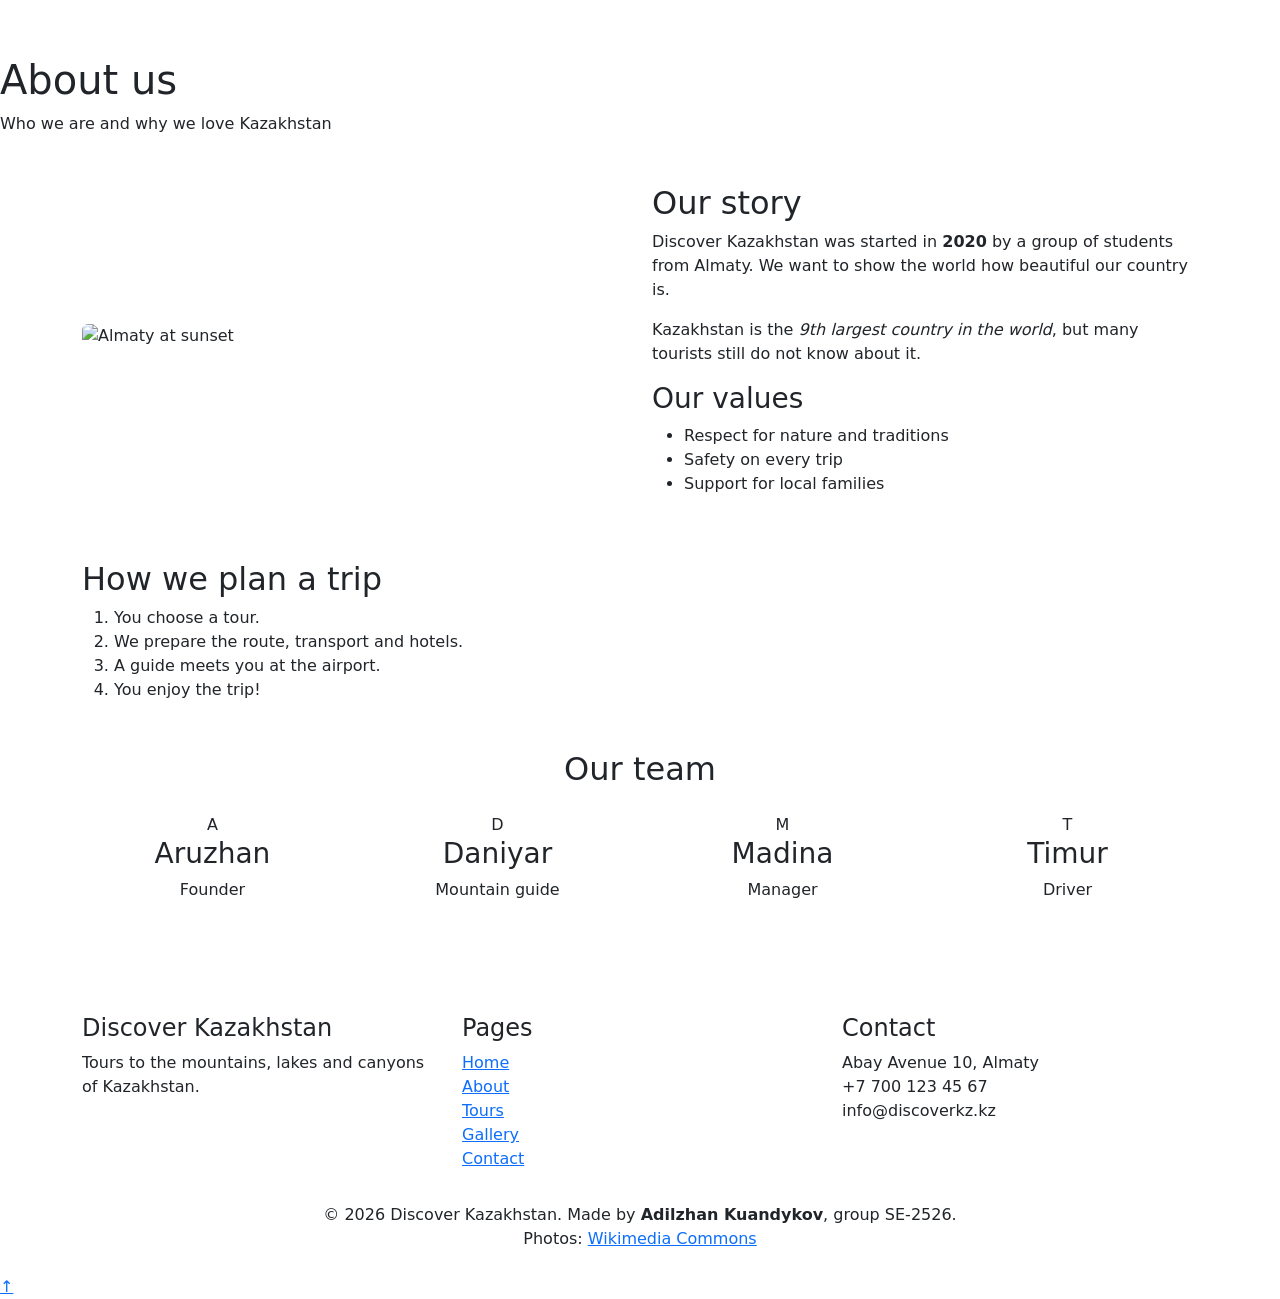
==== about.html @ ef8a3b00 "Add author name and group SE-2526 to footer" ====
<!DOCTYPE html>
<html lang="en">
<head>
    <meta charset="UTF-8">
    <meta name="viewport" content="width=device-width, initial-scale=1.0">
    <title>About - Discover Kazakhstan</title>

    <!-- Bootstrap CSS -->
    <link rel="stylesheet" href="https://cdn.jsdelivr.net/npm/bootstrap@5.3.3/dist/css/bootstrap.min.css">
    <!-- Google Font: Poppins -->
    <link rel="stylesheet" href="https://fonts.googleapis.com/css2?family=Poppins:wght@400;600;700&display=swap">
    <!-- My styles -->
    <link rel="stylesheet" href="css/style.css">
</head>
<body>

    <!-- Navigation bar -->
    <header>
        <nav class="navbar navbar-expand-lg navbar-dark" id="main-nav">
            <div class="container">
                <a class="navbar-brand" href="index.html">Discover <span>Kazakhstan</span></a>
                <button class="navbar-toggler" type="button" data-bs-toggle="collapse" data-bs-target="#menu">
                    <span class="navbar-toggler-icon"></span>
                </button>
                <div class="collapse navbar-collapse" id="menu">
                    <ul class="navbar-nav ms-auto">
                    <li class="nav-item"><a class="nav-link" href="index.html">Home</a></li>
                    <li class="nav-item"><a class="nav-link active" href="about.html">About</a></li>
                    <li class="nav-item"><a class="nav-link" href="tours.html">Tours</a></li>
                    <li class="nav-item"><a class="nav-link" href="gallery.html">Gallery</a></li>
                    <li class="nav-item"><a class="nav-link" href="contact.html">Contact</a></li>
                    </ul>
                </div>
            </div>
        </nav>
    </header>

    <!-- Main content -->
    <main>
        <section class="page-header">
            <h1>About us</h1>
            <p>Who we are and why we love Kazakhstan</p>
        </section>

        <!-- Our story -->
        <section class="container my-5">
            <div class="row align-items-center">
                <div class="col-lg-6 mb-4">
                    <img src="images/almaty.jpg" alt="Almaty at sunset" class="rounded">
                </div>
                <div class="col-lg-6">
                    <h2>Our story</h2>
                    <p>
                        Discover Kazakhstan was started in <strong>2020</strong> by a group of students from Almaty.
                        We want to show the world how beautiful our country is.
                    </p>
                    <p>
                        Kazakhstan is the <em>9th largest country in the world</em>, but many tourists
                        still do not know about it.
                    </p>
                    <h3>Our values</h3>
                    <ul>
                        <li>Respect for nature and traditions</li>
                        <li>Safety on every trip</li>
                        <li>Support for local families</li>
                    </ul>
                </div>
            </div>
        </section>

        <!-- Steps -->
        <section class="container my-5">
            <h2>How we plan a trip</h2>
            <ol>
                <li>You choose a tour.</li>
                <li>We prepare the route, transport and hotels.</li>
                <li>A guide meets you at the airport.</li>
                <li>You enjoy the trip!</li>
            </ol>
        </section>

        <!-- Team -->
        <section class="container my-5">
            <h2 class="text-center mb-4">Our team</h2>
            <div class="row text-center">
                <div class="col-6 col-lg-3 mb-4">
                    <div class="avatar">A</div>
                    <h3 class="team-name">Aruzhan</h3>
                    <p>Founder</p>
                </div>
                <div class="col-6 col-lg-3 mb-4">
                    <div class="avatar">D</div>
                    <h3 class="team-name">Daniyar</h3>
                    <p>Mountain guide</p>
                </div>
                <div class="col-6 col-lg-3 mb-4">
                    <div class="avatar">M</div>
                    <h3 class="team-name">Madina</h3>
                    <p>Manager</p>
                </div>
                <div class="col-6 col-lg-3 mb-4">
                    <div class="avatar">T</div>
                    <h3 class="team-name">Timur</h3>
                    <p>Driver</p>
                </div>
            </div>
        </section>
    </main>

    <!-- Footer -->
    <footer class="py-4 mt-5">
        <div class="container">
            <div class="row">
                <div class="col-md-4">
                    <h4>Discover Kazakhstan</h4>
                    <p>Tours to the mountains, lakes and canyons of Kazakhstan.</p>
                </div>
                <div class="col-md-4">
                    <h4>Pages</h4>
                    <ul class="list-unstyled">
                        <li><a href="index.html">Home</a></li>
                        <li><a href="about.html">About</a></li>
                        <li><a href="tours.html">Tours</a></li>
                        <li><a href="gallery.html">Gallery</a></li>
                        <li><a href="contact.html">Contact</a></li>
                    </ul>
                </div>
                <div class="col-md-4">
                    <h4>Contact</h4>
                    <p>
                        Abay Avenue 10, Almaty<br>
                        +7 700 123 45 67<br>
                        info@discoverkz.kz
                    </p>
                </div>
            </div>
            <p class="text-center mt-3 mb-0">
                © 2026 Discover Kazakhstan. Made by <strong>Adilzhan Kuandykov</strong>, group SE-2526.<br>
                Photos: <a href="https://commons.wikimedia.org/">Wikimedia Commons</a>
            </p>
        </div>
    </footer>

    <!-- Button "back to top" -->
    <a href="#" id="to-top">↑</a>

    <!-- Bootstrap JS (for the mobile menu) -->
    <script src="https://cdn.jsdelivr.net/npm/bootstrap@5.3.3/dist/js/bootstrap.bundle.min.js"></script>
</body>
</html>
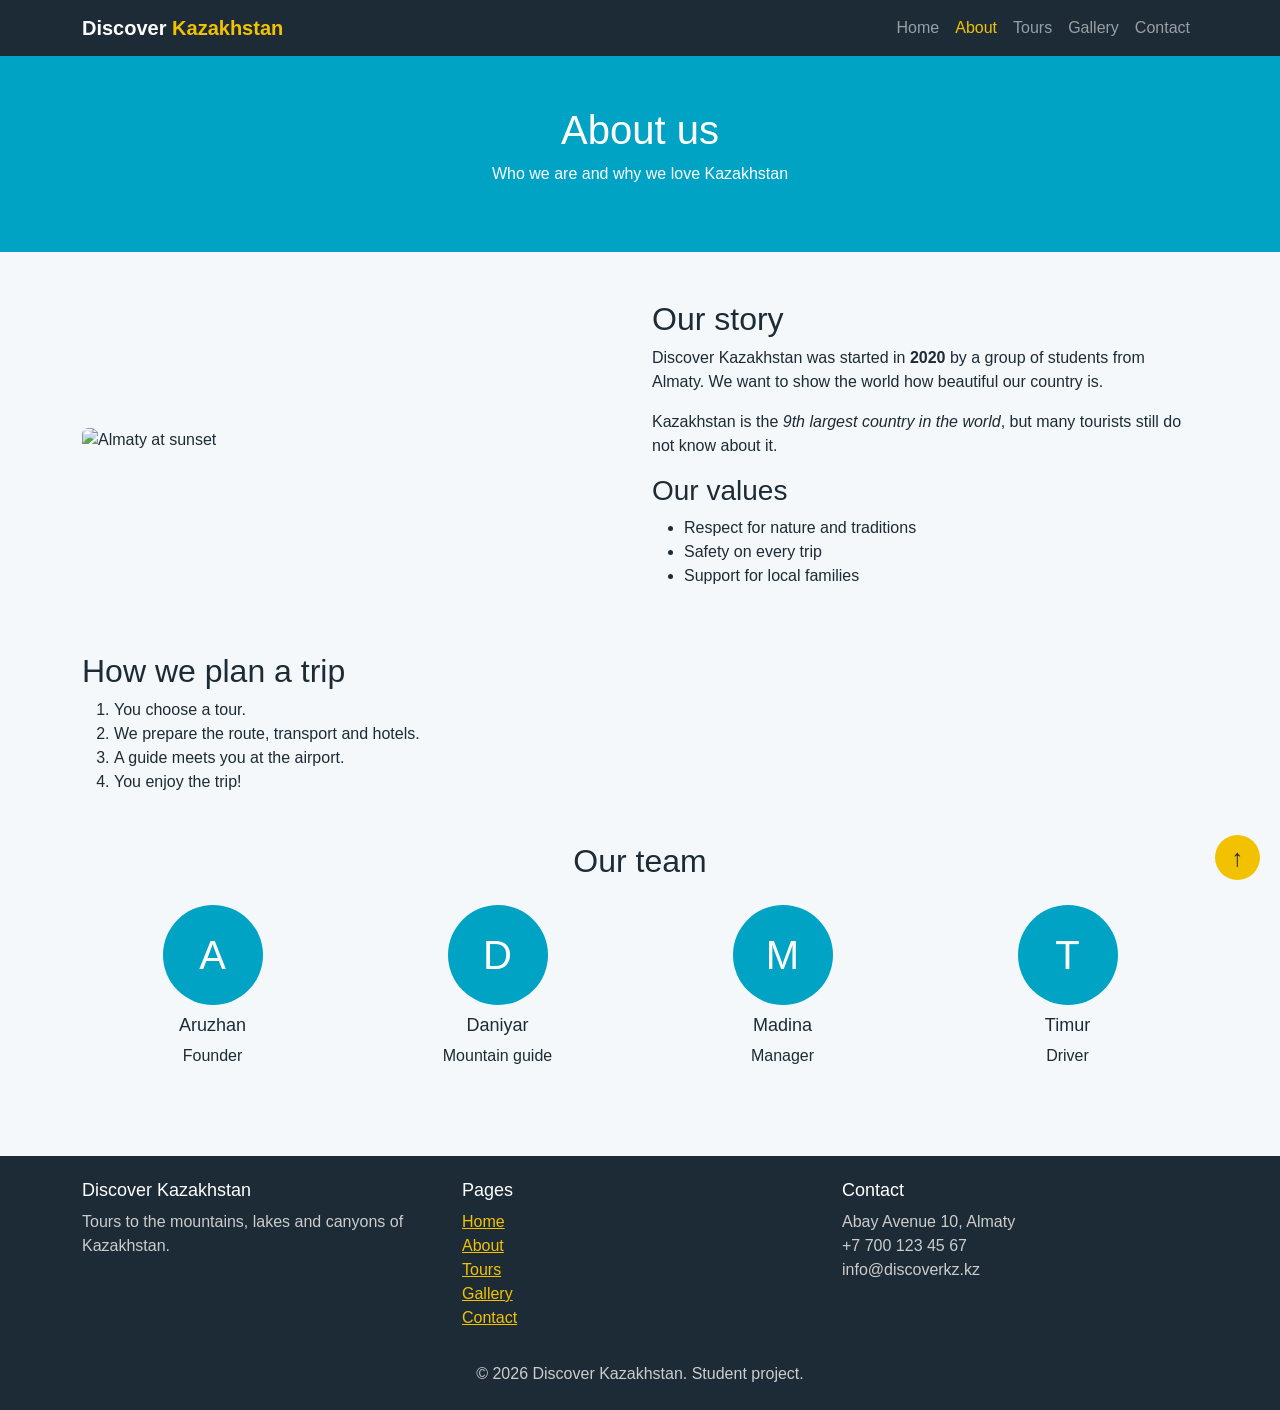
==== commit 17fa3880: "Add About page with story, trip steps and team" ====
--- a/about.html
+++ b/about.html
@@ -134,10 +134,7 @@
                     </p>
                 </div>
             </div>
-            <p class="text-center mt-3 mb-0">
-                © 2026 Discover Kazakhstan. Made by <strong>Adilzhan Kuandykov</strong>, group SE-2526.<br>
-                Photos: <a href="https://commons.wikimedia.org/">Wikimedia Commons</a>
-            </p>
+            <p class="text-center mt-3 mb-0">© 2026 Discover Kazakhstan. Student project.</p>
         </div>
     </footer>
 
--- a/css/style.css
+++ b/css/style.css
@@ -0,0 +1,192 @@
+/* Discover Kazakhstan - styles */
+/* Main colors: blue #00a3c4, yellow #f2c200, dark #1d2b36 */
+
+/* ---------- General ---------- */
+body {
+    font-family: "Poppins", Arial, sans-serif;
+    color: #1d2b36;
+    background-color: #f5f8fa;
+}
+
+img {
+    width: 100%;
+}
+
+.yellow {
+    color: #f2c200;
+}
+
+.bold {
+    font-weight: bold;
+}
+
+/* ---------- Navbar ---------- */
+/* position: fixed - the menu stays at the top when we scroll */
+#main-nav {
+    position: fixed;
+    top: 0;
+    width: 100%;
+    z-index: 100;
+    background-color: #1d2b36;
+}
+
+#main-nav .navbar-brand {
+    font-weight: bold;
+}
+
+#main-nav .navbar-brand span {
+    color: #f2c200;
+}
+
+#main-nav .nav-link.active {
+    color: #f2c200;
+}
+
+/* space for the fixed navbar */
+main {
+    margin-top: 56px;
+}
+
+/* ---------- Hero (home page) ---------- */
+/* position: relative on parent, position: absolute on child */
+.hero {
+    position: relative;
+    height: 600px;
+    background-image: url("../images/hero.jpg");
+    background-size: cover;
+    background-position: center;
+}
+
+.hero-text {
+    position: absolute;
+    top: 0;
+    left: 0;
+    width: 100%;
+    height: 100%;
+    background-color: rgba(0, 0, 0, 0.5);
+    color: white;
+    text-align: center;
+    padding: 15px;
+    /* Flexbox to put the text in the center */
+    display: flex;
+    flex-direction: column;
+    justify-content: center;
+    align-items: center;
+}
+
+.hero-text h1 {
+    font-size: 56px;
+    font-weight: bold;
+}
+
+/* ---------- Page header (other pages) ---------- */
+.page-header {
+    background-color: #00a3c4;
+    color: white;
+    text-align: center;
+    padding: 50px 20px;
+}
+
+/* ---------- Buttons ---------- */
+.btn-main {
+    background-color: #f2c200;
+    color: #1d2b36;
+    font-weight: bold;
+}
+
+.btn-main:hover {
+    background-color: #00a3c4;
+    color: white;
+}
+
+/* ---------- Features (Flexbox) ---------- */
+.features {
+    display: flex;
+    gap: 20px;
+}
+
+.feature-box {
+    flex: 1;
+    background-color: white;
+    padding: 20px;
+    border-radius: 10px;
+    border-top: 4px solid #00a3c4;
+}
+
+.feature-box h3 {
+    font-size: 20px;
+}
+
+/* ---------- Cards ---------- */
+.card {
+    position: relative;
+    height: 100%;
+}
+
+.card img {
+    height: 200px;
+    object-fit: cover; /* crop the photo, do not stretch it */
+}
+
+.card-title {
+    font-size: 20px;
+}
+
+/* label on top of a card photo */
+.badge-popular {
+    position: absolute;
+    top: 10px;
+    right: 10px;
+    background-color: #f2c200;
+    padding: 5px 10px;
+    border-radius: 20px;
+    font-size: 14px;
+}
+
+/* ---------- Team (about page) ---------- */
+.avatar {
+    width: 100px;
+    height: 100px;
+    margin: 0 auto 10px auto;
+    border-radius: 50%;
+    background-color: #00a3c4;
+    color: white;
+    font-size: 40px;
+    line-height: 100px; /* puts the letter in the middle */
+}
+
+.team-name {
+    font-size: 18px;
+}
+
+/* ---------- Footer ---------- */
+footer {
+    background-color: #1d2b36;
+    color: #cccccc;
+}
+
+footer h4 {
+    color: white;
+    font-size: 18px;
+}
+
+footer a {
+    color: #f2c200;
+}
+
+/* ---------- Back to top button ---------- */
+/* position: fixed - always in the bottom right corner */
+#to-top {
+    position: fixed;
+    bottom: 20px;
+    right: 20px;
+    width: 45px;
+    height: 45px;
+    border-radius: 50%;
+    background-color: #f2c200;
+    color: #1d2b36;
+    font-size: 24px;
+    text-align: center;
+    line-height: 45px;
+    text-decoration: none;
+}
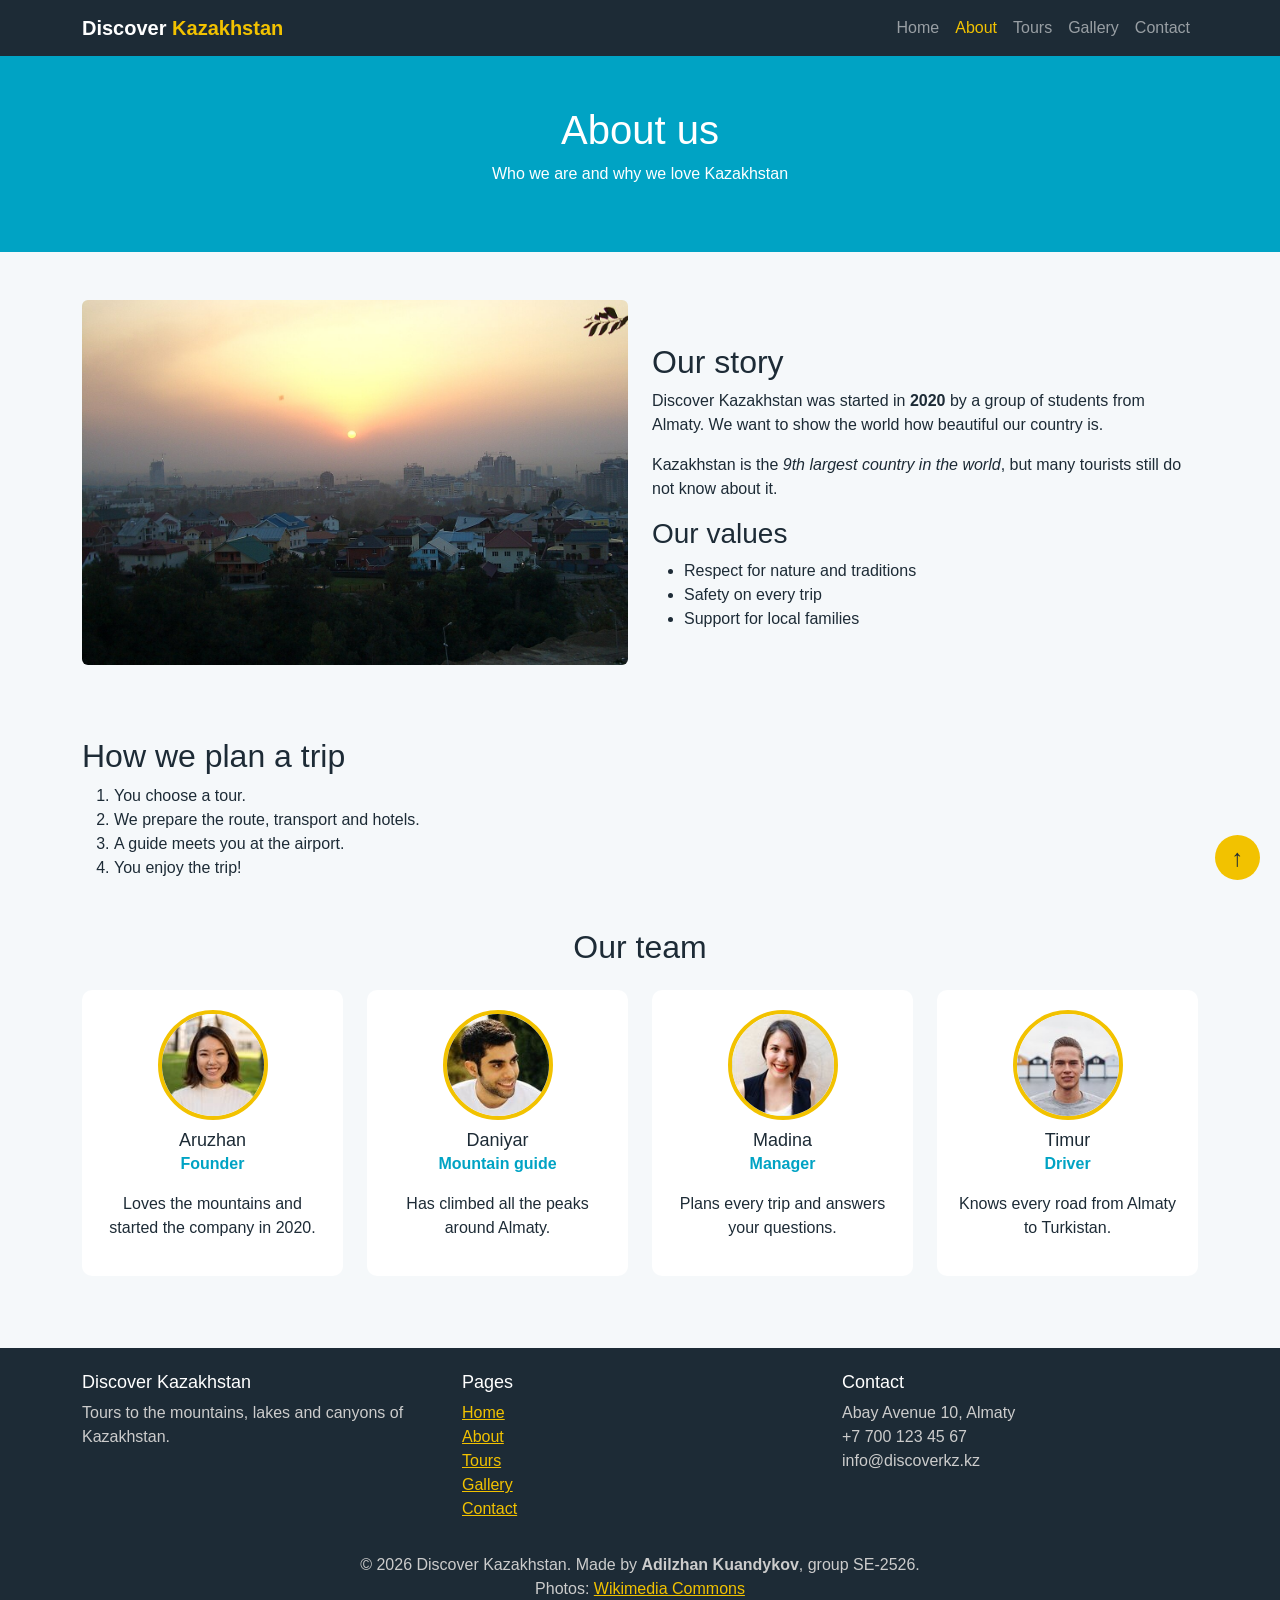
==== commit 9f9f7f83: "Add team photos to About page Stock portraits from randomuser.me instead of letter avatars." ====
--- a/about.html
+++ b/about.html
@@ -84,24 +84,36 @@
             <h2 class="text-center mb-4">Our team</h2>
             <div class="row text-center">
                 <div class="col-6 col-lg-3 mb-4">
-                    <div class="avatar">A</div>
-                    <h3 class="team-name">Aruzhan</h3>
-                    <p>Founder</p>
+                    <div class="team-card">
+                        <img src="images/team/aruzhan.jpg" alt="Aruzhan" class="team-photo">
+                        <h3 class="team-name">Aruzhan</h3>
+                        <p class="team-role">Founder</p>
+                        <p>Loves the mountains and started the company in 2020.</p>
+                    </div>
                 </div>
                 <div class="col-6 col-lg-3 mb-4">
-                    <div class="avatar">D</div>
-                    <h3 class="team-name">Daniyar</h3>
-                    <p>Mountain guide</p>
+                    <div class="team-card">
+                        <img src="images/team/daniyar.jpg" alt="Daniyar" class="team-photo">
+                        <h3 class="team-name">Daniyar</h3>
+                        <p class="team-role">Mountain guide</p>
+                        <p>Has climbed all the peaks around Almaty.</p>
+                    </div>
                 </div>
                 <div class="col-6 col-lg-3 mb-4">
-                    <div class="avatar">M</div>
-                    <h3 class="team-name">Madina</h3>
-                    <p>Manager</p>
+                    <div class="team-card">
+                        <img src="images/team/madina.jpg" alt="Madina" class="team-photo">
+                        <h3 class="team-name">Madina</h3>
+                        <p class="team-role">Manager</p>
+                        <p>Plans every trip and answers your questions.</p>
+                    </div>
                 </div>
                 <div class="col-6 col-lg-3 mb-4">
-                    <div class="avatar">T</div>
-                    <h3 class="team-name">Timur</h3>
-                    <p>Driver</p>
+                    <div class="team-card">
+                        <img src="images/team/timur.jpg" alt="Timur" class="team-photo">
+                        <h3 class="team-name">Timur</h3>
+                        <p class="team-role">Driver</p>
+                        <p>Knows every road from Almaty to Turkistan.</p>
+                    </div>
                 </div>
             </div>
         </section>
@@ -134,7 +146,10 @@
                     </p>
                 </div>
             </div>
-            <p class="text-center mt-3 mb-0">© 2026 Discover Kazakhstan. Student project.</p>
+            <p class="text-center mt-3 mb-0">
+                © 2026 Discover Kazakhstan. Made by <strong>Adilzhan Kuandykov</strong>, group SE-2526.<br>
+                Photos: <a href="https://commons.wikimedia.org/">Wikimedia Commons</a>
+            </p>
         </div>
     </footer>
 
--- a/css/style.css
+++ b/css/style.css
@@ -144,19 +144,73 @@
 }
 
 /* ---------- Team (about page) ---------- */
-.avatar {
-    width: 100px;
-    height: 100px;
-    margin: 0 auto 10px auto;
+.team-card {
+    background-color: white;
+    padding: 20px;
+    border-radius: 10px;
+    height: 100%;
+}
+
+/* round photo */
+.team-photo {
+    width: 110px;
+    height: 110px;
     border-radius: 50%;
-    background-color: #00a3c4;
-    color: white;
-    font-size: 40px;
-    line-height: 100px; /* puts the letter in the middle */
+    border: 4px solid #f2c200;
+    margin-bottom: 10px;
 }
 
 .team-name {
     font-size: 18px;
+    margin-bottom: 0;
+}
+
+.team-role {
+    color: #00a3c4;
+    font-weight: bold;
+}
+
+/* ---------- Price table ---------- */
+.price {
+    color: #00a3c4;
+    font-weight: bold;
+}
+
+/* ---------- Gallery (CSS Grid) ---------- */
+.gallery {
+    display: grid;
+    grid-template-columns: repeat(3, 1fr); /* 3 equal columns */
+    gap: 15px;
+}
+
+.gallery-item {
+    position: relative;
+}
+
+.gallery-item img {
+    height: 250px;
+    object-fit: cover;
+    border-radius: 10px;
+}
+
+/* text on the bottom of the photo */
+.caption {
+    position: absolute;
+    bottom: 0;
+    left: 0;
+    width: 100%;
+    margin: 0;
+    padding: 8px;
+    background-color: rgba(0, 0, 0, 0.5);
+    color: white;
+    border-radius: 0 0 10px 10px;
+}
+
+/* ---------- Contact form ---------- */
+.booking-form {
+    background-color: white;
+    padding: 30px;
+    border-radius: 10px;
 }
 
 /* ---------- Footer ---------- */
@@ -190,3 +244,47 @@
     line-height: 45px;
     text-decoration: none;
 }
+
+/* ---------- Media queries ---------- */
+
+/* Tablet (screen 992px or smaller) */
+@media (max-width: 992px) {
+    .hero {
+        height: 450px;
+    }
+
+    .hero-text h1 {
+        font-size: 40px;
+    }
+
+    .features {
+        flex-direction: column;
+    }
+
+    .gallery {
+        grid-template-columns: repeat(2, 1fr);
+    }
+}
+
+/* Mobile (screen 576px or smaller) */
+@media (max-width: 576px) {
+    .hero {
+        height: 350px;
+    }
+
+    .hero-text h1 {
+        font-size: 28px;
+    }
+
+    .page-header {
+        padding: 30px 15px;
+    }
+
+    .gallery {
+        grid-template-columns: 1fr;
+    }
+
+    .booking-form {
+        padding: 15px;
+    }
+}
